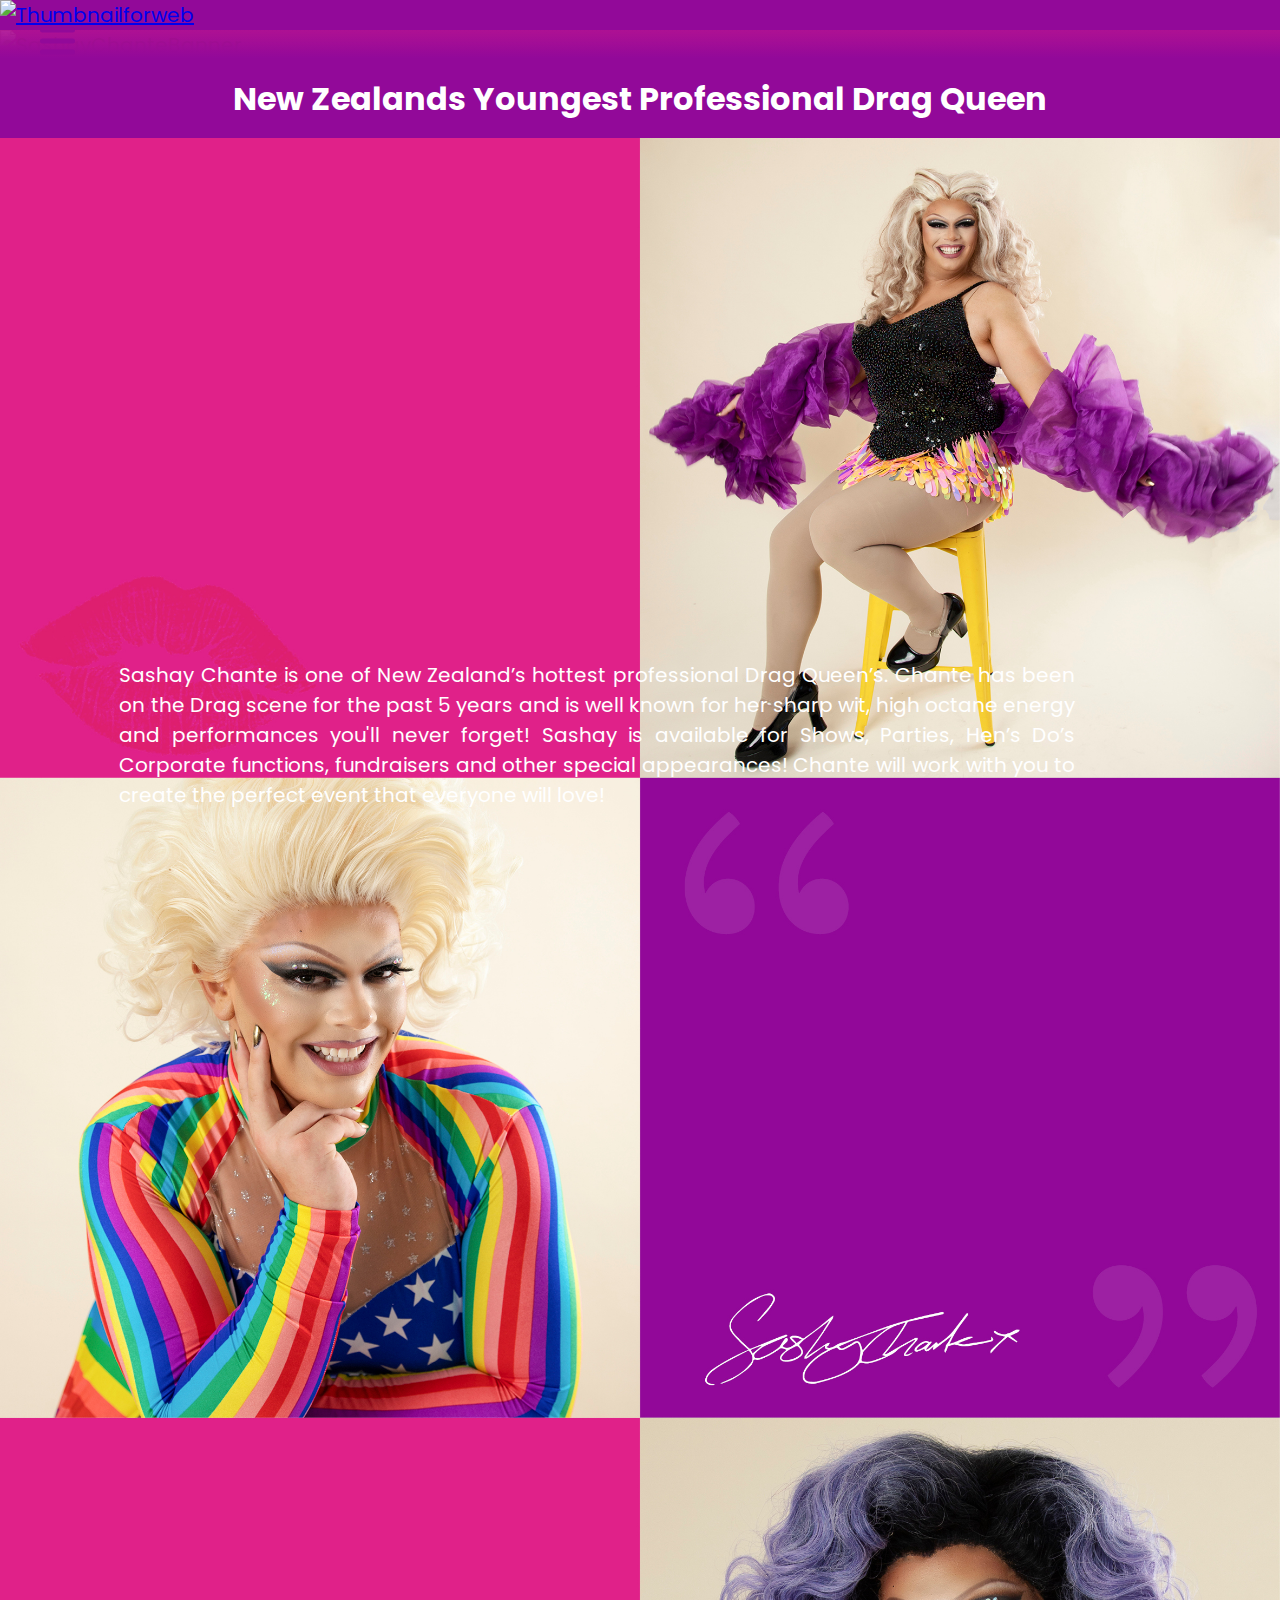
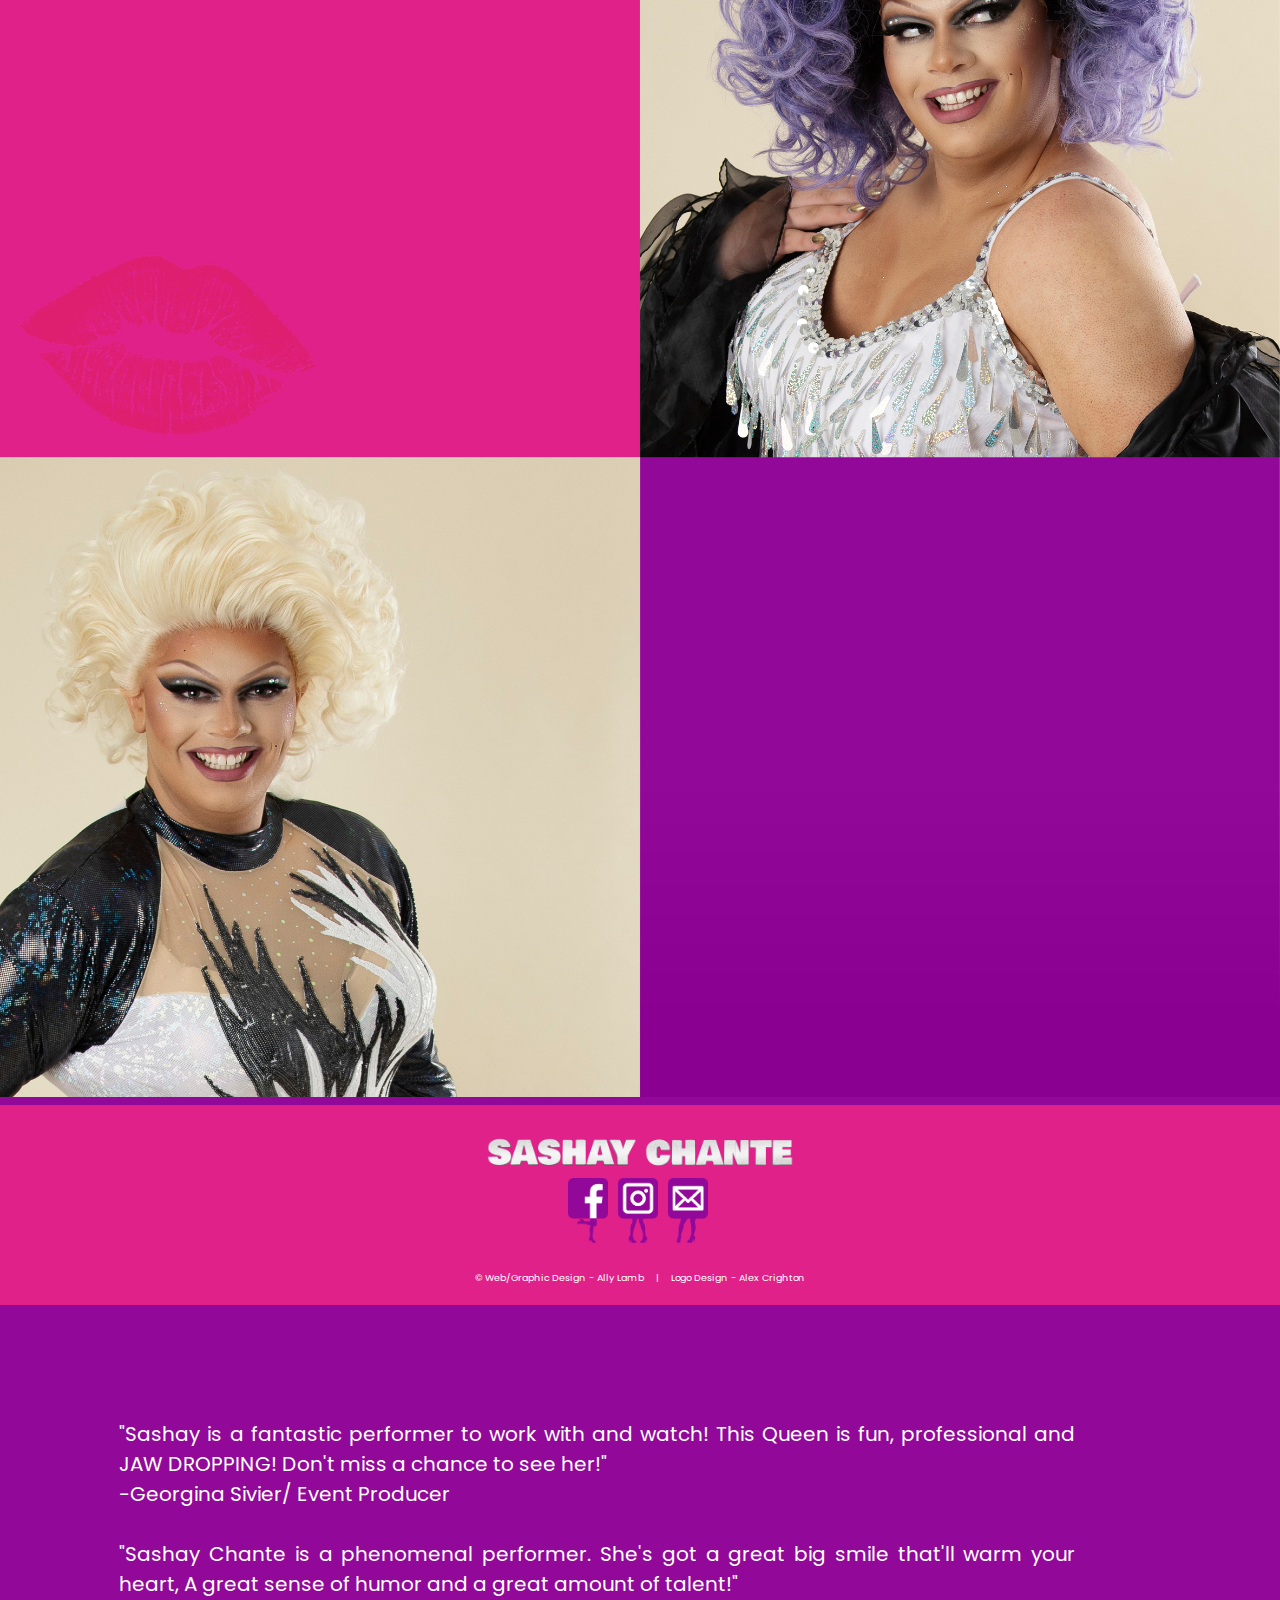
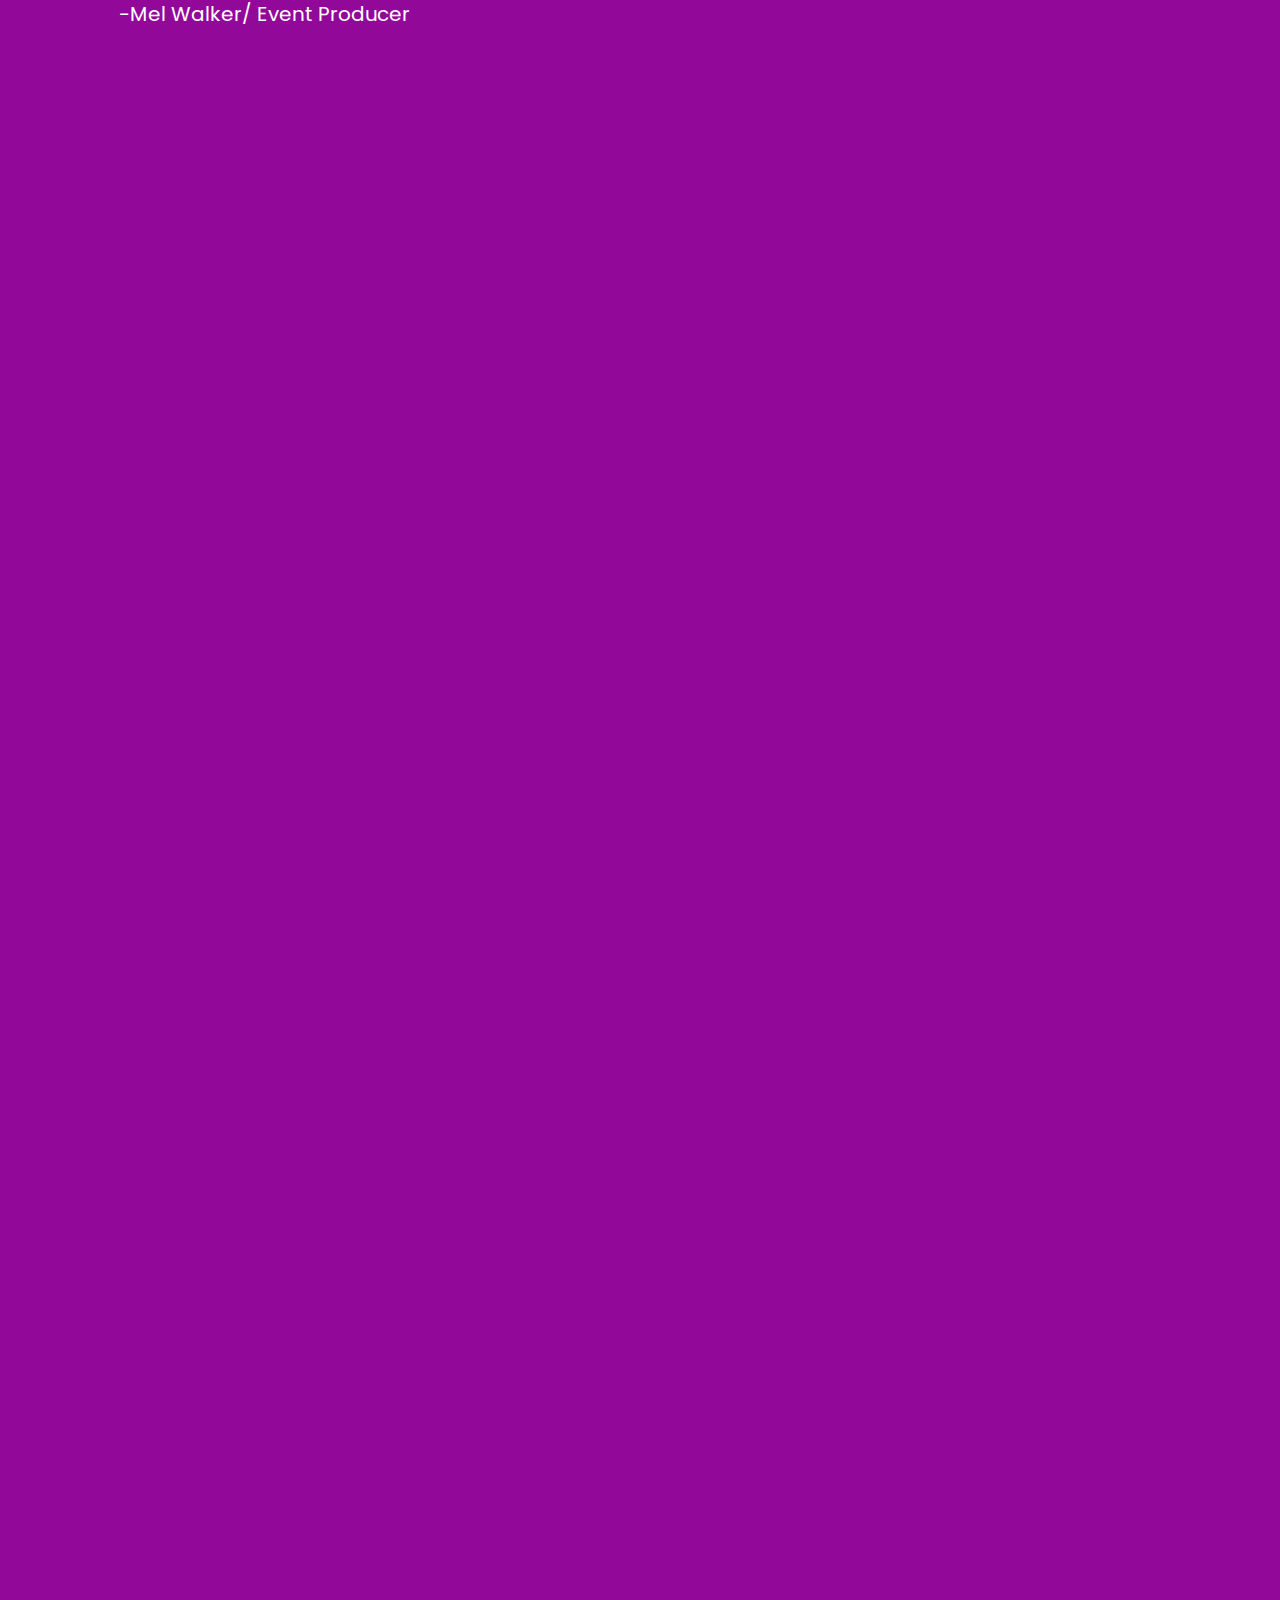
==== index.html @ 175bc9b8 "Update index.html" ====
<!DOCTYPE html>
<html lang="en">
<head>
    <meta charset="UTF-8">
    <meta http-equiv="X-UA-Compatible" content="IE=edge">
    <meta name="viewport" content="width=device-width, initial-scale=1.0">
    <!--PAGE ICON-->
    <link rel="icon" type="image/x-icon" href="/images/SashayIcon.svg">

    <meta property=’og:title’ content='Sashay Chante - Official Website'/>
    <meta property=’og:image’ content='https://ibb.co/SNqJ0BqL’/>
    <meta property=’og:description’ content='Book Chante for your upcoming events today!'/>
    <meta property=’og:url’ content='www.sashaychante.co.nz'/>
    <meta property='og:image:width' content='1200' />
    <meta property='og:image:height' content='627' />
    <!-- TYPE BELOW IS PROBABLY: 'website' or 'article' or look on https://ogp.me/#types -->
    <meta property="og:type" content='website'/>
    <a href="https://ibb.co/SNqJ0Bq"><img src="https://i.ibb.co/SNqJ0Bq/Thumbnailforweb.png" alt="Thumbnailforweb" border="0"></a>
    <!--FOLDERS CODE IS LINKED TOO-->
    <link rel="stylesheet" type="text/css" media="all" href="css/style.css">
    <link rel="stylesheet" type="text/css" media="all" href="js/script.js">
    <!--FONTS FOR WEB-->
    <link rel="preconnect" href="https://fonts.googleapis.com">
    <link rel="preconnect" href="https://fonts.gstatic.com" crossorigin>
    <link href="https://fonts.googleapis.com/css2?family=Bowlby+One+SC&family=Open+Sans&display=swap" rel="stylesheet">
    <link rel="preconnect" href="https://fonts.googleapis.com">
    <link rel="preconnect" href="https://fonts.gstatic.com" crossorigin>
    <link href="https://fonts.googleapis.com/css2?family=Poppins:wght@300&display=swap" rel="stylesheet">
    <!--TITLE OF PAGE-->
    <title>Sashay Chante</title>
</head>
<body>

<header>
    <nav>
        <input type="checkbox" class="openSidebarMenu" id="openSidebarMenu">
          <label for="openSidebarMenu" class="sidebarIconToggle">
              <div class="spinner diagonal part-1"></div>
              <div class="spinner horizontal"></div>
              <div class="spinner diagonal part-2"></div>
          </label>
        <div id="sidebarMenu">
            <ul class="sidebarMenuInner">
                <li><a href="index.html" alt="Home Page">Home</a></li>
                <li><a href="about.html" alt="About Page">About</a></li>
                <li><a href="gallery.html" alt="Gallery">Gallery</a></li>
                <li><a href="booking.html" alt="Booking">Booking</a></li>
                
                <div class="MenuIconboxes">
                    <div class="FacebookMenuIcon"><a href="https://www.facebook.com/ChanteDragQueen" target="_blank" rel="noopener noreferrer"><img src='images/socialicons/socialiconspink.png' alt="facebookicon"/></a></div>
                    <div class="InstagramMenuIcon"><a href="https://www.instagram.com/thesashaychante/" target="_blank" rel="noopener noreferrer"><img src='images/socialicons/socialiconspink2.png' alt="instagramicon"/></a></div>
                    <div class="EmailMenuIcon"><a href="booking.html" target="_blank" rel="noopener noreferrer"><img src='images/socialicons/socialiconspink3.png' alt="emailicon"/></a></div>
                </div>
            </ul>
            <ul class="sidebarMenuInner">
                <img src="images/logos_headings/www.sashaychante.comTitle.png" height="15px";>
            </ul>
        </div>
    </nav>
    <img src="images/banners/BANNER1200x551px.jpg" alt="SashayChanteBanner" position="relative";>

    <container>
        <div class="ocean">
            <div class="wave2"></div>
            <div class="wave2"></div>
        </div>
    </container>
</header>


 
    <div id="indexsection1">
        <h1>New Zealands Youngest <span>Professional Drag Queen</span></h1>
    </div> 


        <div class="grid" position="absolute">
            <div class="square"><p>Sashay Chante is one of New Zealand’s hottest professional Drag Queen’s. Chante has been on the Drag scene for the past 5 years and is well known for her sharp wit, high octane energy and performances you'll never forget! Sashay is available for Shows, Parties, Hen’s Do’s Corporate functions, fundraisers and other special appearances! Chante will work with you to create the perfect event that everyone will love!</p></div>
            <div class="square"></div>
            <div class="square"></div>
            <div class="square"><p>Kia Ora Darlings, It’s me Sashay Chante! For the past few years I have had the honor of dancing and prancing all over New Zealand! I love making people laugh and forget about their problems: mortgages, children, other husbands etc! I would love to work with you to add some sparkle to your upcoming event. I hope to hear from you soon.</p></div>
            <div class="square"><p>"Sashay is a fantastic performer to work with and watch! This Queen is fun, professional and JAW DROPPING! Don't miss a chance to see her!"<br>
                -Georgina Sivier/ Event Producer<br><br> 
                "Sashay Chante is a phenomenal performer. She's got a great big smile that'll warm your heart, A great sense of humor and a great amount of talent!"
                <br> -Mel Walker/ Event Producer</p></div>
            <div class="square"></div>
            <div class="square"></div>
            <div class="square"><p>Sashay is always busy, so don't miss out on getting Christchurch's most fabulous Drag queen at your next event! Get in touch today</p></div>
        </div>
        <img src="images/indexcontainerpink1135-2270px.jpg" width="100%" position="relative";>
   
    <footer style="background-color:#e0218a">
        <br>
        <img src="images/logos_headings/SashayLogoWhite.png" height="35px";>
        <div class="FooterIconboxes">
            <div class="FacebookMenuIcon"><a href="https://www.facebook.com/ChanteDragQueen" target="_blank" rel="noopener noreferrer"><img src='images/socialicons/socialiconspurple.png' alt="facebookicon"/></a></div>
            <div class="InstagramMenuIcon"><a href="https://www.instagram.com/thesashaychante/" target="_blank" rel="noopener noreferrer"><img src='images/socialicons/socialiconspurple2.png' alt="instagramicon"/></a></div>
            <div class="EmailMenuIcon"><a href="booking.html" target="_blank" rel="noopener noreferrer"><img src='images/socialicons/socialiconspurple3.png' alt="emailicon"/></a></div>
        </div>
        
        <div class="menucopyrightsentence"><br><br><a style="color:#ffffff">&copy; Web/Graphic Design - Ally Lamb&nbsp;&nbsp;&nbsp;&nbsp;|&nbsp;&nbsp;&nbsp;&nbsp;Logo Design - Alex Crighton</a></div>    
    </footer>

</body>
</html>
---- css/style.css ----
body {margin: 0px; padding: 0px; width: 100%; background-color:#920999; font-family: 'Poppins', sans-serif; font-size: 15pt;}

/*NAVIGATION TOOLS*/
nav {width: 100%; position: fixed absolute;}
/*Nav Toggle*/
 /*.main {margin: 0 auto; display: block; height: 100%; margin-top: 60px;}*/
 /*.mainInner {display: table; height: 100%; width: 100%; text-align: center;}*/
 /*.mainInner div{display:table-cell; vertical-align: middle; font-size: 3em; font-weight: bold; letter-spacing: 1.25px;}*/
 #sidebarMenu {z-index: 10; height: 100%; position: fixed; left: 0; width: 230px; margin-top: 0px; transform: translateX(-290px); transition: transform 250ms ease-in-out; background: linear-gradient(180deg,#920999 70%, #e0218a 100%);}
 .sidebarMenuInner {margin:0; padding: 90px 45px; border-top: 1px solid rgba(255, 255, 255, 0.10);}
 .sidebarMenuInner li {list-style: none; color: #FFF; padding: 15px 0px; cursor: pointer; border-bottom: 1px solid rgba(255, 255, 255, 0.10);}
 .sidebarMenuInner li a {display: flex; line-height: 27px; padding-top: 3px; transition: all 0.4s; color: #fff; font-size: 14px; cursor: pointer; text-decoration: none; text-transform: uppercase; font-family: 'Poppins', sans-serif, cursive; letter-spacing: 3px;}
 .sidebarMenuInner li a:hover {transition: all 0.4s; color: #e0218a; margin-left: 10px;}
 .sidebarMenuInner li a span {padding-right: 15px; padding-top: 0px;}
 .material-symbols-outlined {width: 40px; color: #920999; font-variation-settings:'FILL' 0,'wght' 500,'GRAD' 0,'opsz' 52}
 input[type=checkbox]:checked ~ #sidebarMenu {transform: translateX(0);}
 input[type=checkbox] {transition: all 0.3s; box-sizing: border-box; display: none;}
 .sidebarIconToggle {transition: all 0.3s; box-sizing: border-box; cursor: pointer; position: absolute; z-index: 99; height: 100%; width: 100%; top: 40px; left: 40px; height: 25px; width: 35px; position: fixed;}.spinner {transition: all 0.3s; box-sizing: border-box; position: absolute; height: 5px; width: 100%; border-radius: 4px; background-color: #920999;}
 .horizontal {transition: all 0.3s; box-sizing: border-box; position: relative; float: top; margin-top: 6px;}
 .diagonal.part-1 {position: relative; transition: all 0.3s; box-sizing: border-box; float: top; }
 .diagonal.part-2 {transition: all 0.3s; box-sizing: border-box; position: relative; float: top; margin-top: 6px;}
 input[type=checkbox]:checked ~ .sidebarIconToggle > .horizontal {transition: all 0.3s; box-sizing: border-box; opacity: 0;}
 input[type=checkbox]:checked ~ .sidebarIconToggle > .diagonal.part-1 {transition: all 0.3s; box-sizing: border-box; transform: rotate(135deg); margin-top: 16px; background-color: #e0218a; }
 input[type=checkbox]:checked ~ .sidebarIconToggle > .diagonal.part-2 {transition: all 0.3s; box-sizing: border-box; transform: rotate(-135deg);  margin-top: -16px; background-color: #e0218a; }
/*Nav Icons*/
 .MenuIconboxes {display: flex; text-align: center; justify-content: space-between; position: absolute; z-index: 4; margin-top:15px; margin-bottom:20px; width: 60%;}
 .MenuIconboxes img {height:65px; width: auto;}
 .menucopyrightsentence {color:#ffff; font-size: .6rem; bottom: 0px;}
 .FacebookMenuIcon { margin: 0px 5px 0px 0px; width: 40px; height:65px; transition: all 0.2s;}
 .FacebookMenuIcon:hover {animation: jiggle 0.3s;animation-iteration-count: infinite;}
 @keyframes jiggle {0% {transform: rotate(-6deg);} 50% {transform: rotate(6deg);}}
 .InstagramMenuIcon {margin: 0px 5px; width: 40px; height:65px; transition: all 0.5s;}
 .InstagramMenuIcon:hover {animation: jiggle 0.3s;animation-iteration-count: infinite;}
 @keyframes jiggle {0% {transform: rotate(-6deg);} 50% {transform: rotate(6deg);}}
 .EmailMenuIcon {margin: 0px 5px; width: 40px; height:65px; transition: all 0.2s;}
 .EmailMenuIcon:hover {animation: jiggle 0.3s;animation-iteration-count: infinite;}
 @keyframes jiggle {0% {transform: rotate(-6deg);} 50% {transform: rotate(6deg);}}

/*HEADERS*/
  header {overflow: hidden; margin:0px; padding: 0px; height:auto; width:auto;}
  header img{width: 100%; height: auto; margin: 0px; padding: 0px;}
 
/*WAVES*/
  .container {height: 140px; z-index: 9; align-items: center; overflow: hidden; margin-bottom:-10px;}
  .ocean {z-index: 9; height: 1%; width: 100%; position: relative; bottom: 0; left: 0;}
  .wave2 {background: url(../images/wave2.svg) repeat-x; position: absolute; bottom: 0; width: 6400px; height: 198px; animation: wave 8s cubic-bezier(0.36, 0.45, 0.63, 0.53) infinite; transform: translate3d(0, 0, 0);}
  .wave2:nth-of-type(1) {bottom: 0px; animation: wave2 7.6s cubic-bezier(0.36, 0.45, 0.63, 0.53) -0.125s infinite, swell2 8s ease -1.125s infinite; opacity: 1;}
  .wave2:nth-of-type(2) {bottom: 0px; animation: wave2 8s cubic-bezier(0.36, 0.45, 0.63, 0.53) -0.125s infinite, swell2 8s ease -1.125s infinite; opacity: 1;}
  @keyframes wave2 {0% {margin-left: 0;}100% {margin-left: -1600px; }}
  @keyframes swell2 {0%, 100% {transform: translate3d(0, -2px, 0);} 50% {transform: translate3d (0, 5px, 0);}}
  .endWave2{display:none;}
  .wave5 {background: url(../images/wave5.svg) repeat-x; position: absolute; bottom: 0; width: 6400px; height: 70px; animation: wave 8s cubic-bezier(0.36, 0.45, 0.63, 0.53) infinite; transform: translate3d(0, 0, 0);}
  .wave5:nth-of-type(1) {bottom: 7px; animation: wave5 20s cubic-bezier(0.36, 0.45, 0.63, 0.53) -0.125s infinite, swell2 8s ease -1.125s infinite; opacity: 1;}
  .wave5:nth-of-type(2) {bottom: 0px; animation: wave5 8s cubic-bezier(0.36, 0.45, 0.63, 0.53) -0.125s infinite, swell2 8s ease -1.125s infinite; opacity: 1;}
  @keyframes wave5 {0% {margin-left: 0;}100% {margin-left: -1600px; }}
  @keyframes swell2 {0%, 100% {transform: translate3d(0, -2px, 0);} 50% {transform: translate3d (0, 5px, 0);}}
  .endWave5{display:none;}

/*HOME PAGE LAYOUT*/
  #indexsection1 {background-color: linear-gradient(70deg,#920999 70%, #710876 100%); height: auto; padding: 0px 60px 0px 60px; margin: 0px 0px 0px 0px;}
  #indexsection1 h1{font-size: 2rem; color:#fff; line-height: 35px; text-align: center;}
  
  .grid {display: grid; grid-template-columns: repeat(2, 1fr); gap: 0%; position: absolute; z-index: 1;}
  .square {aspect-ratio: 1/ 1; display: flex; align-items: center; padding: 5% 10%; color: #fff;}
  .square p {text-align: justify;}
  .instawidgetbox {width: 100%; padding: 20px 0px 10px 0px; margin-bottom: 30px; background-color: #e0218a; text-align: center;}
 
/*ABOUT PAGE LAYOUT*/
 .aboutsection {width:"100%"; padding: 0px; text-align: center; margin-bottom: 60px;}
 .aboutsection img {margin-right: 50px; margin-bottom: 10px; float: left;}
 .aboutsection p {color:#920999; text-align: justify;}

/*GALLERY PAGE LAYOUT*/
  div.gallery {background-color: #920999; border-radius: 5%;}  
  div.gallery:hover {border: 2px solid #920999;}  
  div.gallery img {width: 100%; height: auto; border-radius: 5% 5% 0% 0%;}  
  div.desc {padding: 7px 7px 15px 7px; text-align: center; color: #fff; font-size: .80rem;}
  * {box-sizing: border-box;}
  .responsive {padding: 0 6px; float: left; width: 24.99999%; margin-bottom: 20px;}
  .clearfix:after {content: ""; display: table; clear: both;}

/*BOOKING PAGE*/
  .contactcontainer {width: 100%; height: 700px; display: flex; flex-direction: row; padding: 0 60px 0 60px;}
  .contactcontainer iframe {width: 49%; height: auto; border-radius: 20px; margin-right: 20px;}
  .formcontainer {display: flex; padding: 60px 60px; flex-direction: row; align-items: center; width: 90%; height: 900px; justify-content: space-around; margin: 0 auto 40px auto; background: rgb(255, 255, 255); border-radius: 20px; box-shadow: 0px 15px 16px 0.17px rgba(0, 0, 0, 0.05);}
  .overlay {position: absolute; top: 0; left: 0; width: 100%; height: 100%; background-color: rgba(0, 0, 0, 0.6); backdrop-filter: blur(3px); z-index: 5;}
  .signup { margin-bottom: 150px; }

  input[id="name"], [id="email"], [id="phone"] {width: 100%; height:auto; display: block; border: none; border-bottom: 1px solid #999; padding: 6px 0px; box-sizing: border-box; outline: none; appearance: unset;}
  input[id="name"]:focus, [id="email"]:focus, [id="phone"]:focus {outline: none; box-shadow: none;}
  input[id="name"], [id="email"], [id="phone"] { appearance: checkbox;}

  textarea[id="message"] {width: 100%; height:100%; display: block; padding: 10px 10px; box-sizing: border-box; border: none; outline: none; appearance: unset;}
  textarea[id="message"] { appearance: checkbox;}
  textarea[id="message"]:focus {outline: none; box-shadow: none;} 

  h5 {margin: 0; padding: 0; font-weight: 700; color: #00a3ff; font-size: 2.5rem;}
  h6 {margin: 0; padding: 0; font-weight: 700; color: #00a3ff; font-size: 1.1rem;}

  #message-group {position: relative; margin-bottom: 10px; margin-top: 30px;}
  #messagecontainer {width: 100%; height: 150px; border:#00a3ff solid 1.5px;}
 
  #bookingdefaultcontainer {width: 100%; height: 30px; background-color:#fff; border-radius: 2px;}
  #bookingdefaultcontainer input{border: 0; padding: 7px 10px 7px 10px; background-color:#00a3ff; color: #fff; width: 100%; height: 30px;}
 
  .form {margin: 0 auto;  width: 600px;}
  .form-title {margin-bottom: 10px; cursor: pointer;}
  
  /*REGISTER BUTTON*/
    .formcontainer button {display: inline-block; background: #00a3ff; color: #fff; border: none; width: 150px; height: 40px; padding: 10px 21px; border-radius: 10px; margin-top: 12px; cursor: pointer;}
    .formcontainer button:hover {background: #053d43;}
  
  /*CONTAINER THAT HOLD FORM*/
    .signup-form {margin: 0px; width: 100%; padding-left: 0px;}
  
  #form-group, #form-group2, #form-group3, #personaldetailsheading, #date {position: relative; margin-bottom: 0px; overflow: hidden;}
  #form-group:last-child {margin-bottom: 0;}
  .small {font-size: .6em; color:#00a3ff; margin-bottom: 5px; margin-top:5px;}
  
  /*ICON PLACEMENTS*/
    label {position: absolute; left: 0; top: 35%; transform: translateY(-50%); color: #cc9900;}

  .input-container input {border: none; box-sizing: border-box; outline: 0; padding: .75rem; position: relative; width: 100%;}
  input[type="date"]::-webkit-calendar-picker-indicator {background: transparent; bottom: 0; color: transparent; cursor: pointer; height: auto; left: 0; position: absolute; right: 0; top: 0; width: auto;}
  input[type="date"] { position: relative;}
  input[type="date"]:after {content: "\25BC"; color: #00a3ff; padding: 0 5px; }
  /* change color of symbol on hover */
  input[type="date"]:hover:after {color: #00a3ff;}
  /* make the native arrow invisible and stretch it over the whole field so you can click anywhere in the input field to trigger the native datepicker*/
  input[type="date"]::-webkit-calendar-picker-indicator {
    position: absolute; top: 0; left: 0; right: 0; bottom: 0; width: auto; height: auto; color: transparent; background: transparent;}
  /* adjust increase/decrease button */
  input[type="date"]::-webkit-inner-spin-button {z-index: 1;}
  /* adjust clear button */
  input[type="date"]::-webkit-clear-button {z-index: 1;}
  
  #service {width: 100%; padding: 12px 12px 12px 5px; border-color: #000 1px solid; color:#00a3ff;margin-bottom:20px;}
  #service:hover {cursor:pointer;}
  #service:after {border: none;}

  .date {width: 100%; padding: 10px 2px 10px 10px; border-color: #00a3ff 1.5px solid; color:#00a3ff; margin-bottom:15px; }
  .date:hover {cursor:pointer;}
  .formblueboxtitle {width:"100%"; padding:5px 10px; background-color: #00a3ff; color:white; font-size: 1rem; margin-bottom: 15px; margin-top: 15px;}
  #messagecontainer {width: 100%; height: 150px; border:#00a3ff solid 1px;}
  textarea[id="name"], [id="email"], [id="phone"], [id="message"], [id="name"] {color:#767676; font-family: 'Poppins', sans-serif;}

/*FOOTER*/
  footer {position: absolute fixed; width: 100%; height: 200px; text-align: center; justify-content: center;}
  .FooterIconboxes {display: flex; flex-direction: row; justify-content: center; width: 100%;}
  .FooterIconboxes img {height:65px; width: auto;}









/*Media Querries*/
/*1000*/
  @media screen and (max-width: 1065px) {.square p {font-size: 1em;}}
  @media screen and (max-width: 1033px) {.square p {font-size: .9em;}}
/*900*/
  @media screen and (max-width: 920px) {#indexsection1 span {display: block;} .square p {line-height: 22px;}}
/*800*/  
  @media screen and (max-width: 868px) {.square p {font-size: .8em;}}
/*700*/  
  @media screen and (max-width: 785px) {body {font-size: .8em;} .wave2 {height: 60px; background: url(../images/wave4.svg);}.formcontainer {padding: 40px 60px; height: auto;} }
  @media only screen and (max-width: 700px) {.responsive { width: 49.99999%; margin: 6px 0; }} 
/*600*/
  @media screen and (max-width: 682px) {body {font-size: .6em;} .square p { line-height: 20px;}}
  @media screen and (max-width: 664px) {.sidebarIconToggle {top: 30px; left: 30px; height: 25px; width: 35px;}}
  @media screen and (max-width: 602px) {body {font-size: .6em;} .wave5 {background: url(../images/wave5.svg) repeat-x; position: absolute; bottom: 0; width: 6400px; height: 35px; animation: wave 30s cubic-bezier(0.50, 0.50, 0.50, 0.50) infinite; transform: translate3d(0, 0, 0);}
        @keyframes swell2 {0%, 100% {transform: translate3d(0, 3px, 0);} 50% {transform: translate3d (0, 5px, 0);}}}
/*500*/
  @media screen and (max-width: 586px) {body {font-size: .7em;} #indexsection1 h1{font-size: 1.3rem; line-height: 24px;}}
  @media screen and (max-width: 555px) {.sidebarIconToggle {top: 25px; left: 25px; height: 15px; width: 35px;} .square p {line-height: 16px;}}
  @media screen and (max-width: 516px) {#indexsection1 h1{font-size: 1.5rem; line-height: 30px;} body {font-size: .5em;}} 
  @media screen and (max-width: 586px) { #indexsection1 h1{font-size: 1.3rem; line-height: 24px;}}
  @media only screen and (max-width: 500px) {.responsive {width: 100%;} } 
/*400*/
  @media screen and (max-width: 495px) {h6 {font-size: .9rem;}}
  @media screen and (max-width: 488px) {.sidebarIconToggle {transition: all 0.3s; box-sizing: border-box; cursor: pointer; position: absolute; z-index: 99; height: 100%; width: 100%; height: 20px; width: 30px; position: fixed;} .horizontal {margin-top: 6px;} .diagonal.part-2 {margin-top: 6px;}}
  @media screen and (max-width: 480px) {.square p {line-height: 12px;}}
  @media screen and (max-width: 422px) {h6 {font-size: .7rem;}}  
  @media screen and (max-width: 414px) {body {font-size: .5em;} #indexsection1 h1{font-size: 1.3rem; line-height: 24px;} #indexpurplesection {background-image: url(../images/comicsashaysmallest.png);} .wave2 {background: url(../images/wave4.svg) repeat-x; position: absolute; bottom: 0; width: 6400px; height: 44px; animation: wave 8s cubic-bezier(0.50, 0.50, 0.50, 0.50) infinite; transform: translate3d(0, 0, 0);} @keyframes swell2 {0%, 100% {transform: translate3d(0, 3px, 0);} 50% {transform: translate3d (0, 5px, 0);}}}
/*300*/
  @media screen and (max-width: 374px) {#indexsection1 h1{font-size: 1.1rem; line-height: 22px;}}
  @media screen and (max-width: 368px) {.square p {line-height:9px;} body {font-size: .4.5em;} footer img {height:30px;} .instawidgetbox img{height: 40px;} .formblueboxtitle{font-size: .6rem;} h6 {font-size: .5rem;}}
  @media screen and (max-width: 340px) {body {font-size: .4em;} #indexsection1 h1{font-size: 1rem; line-height: 20px;}}
  @media screen and (max-width: 324px) {.square p {line-height: 9px;}}
  @media screen and (max-width: 300px) {.square p {line-height: 6.5px;} footer img {height:20px;}}
/*200*/
  @media screen and (max-width: 280px) {.square p {font-size-adjust: .3em;}}
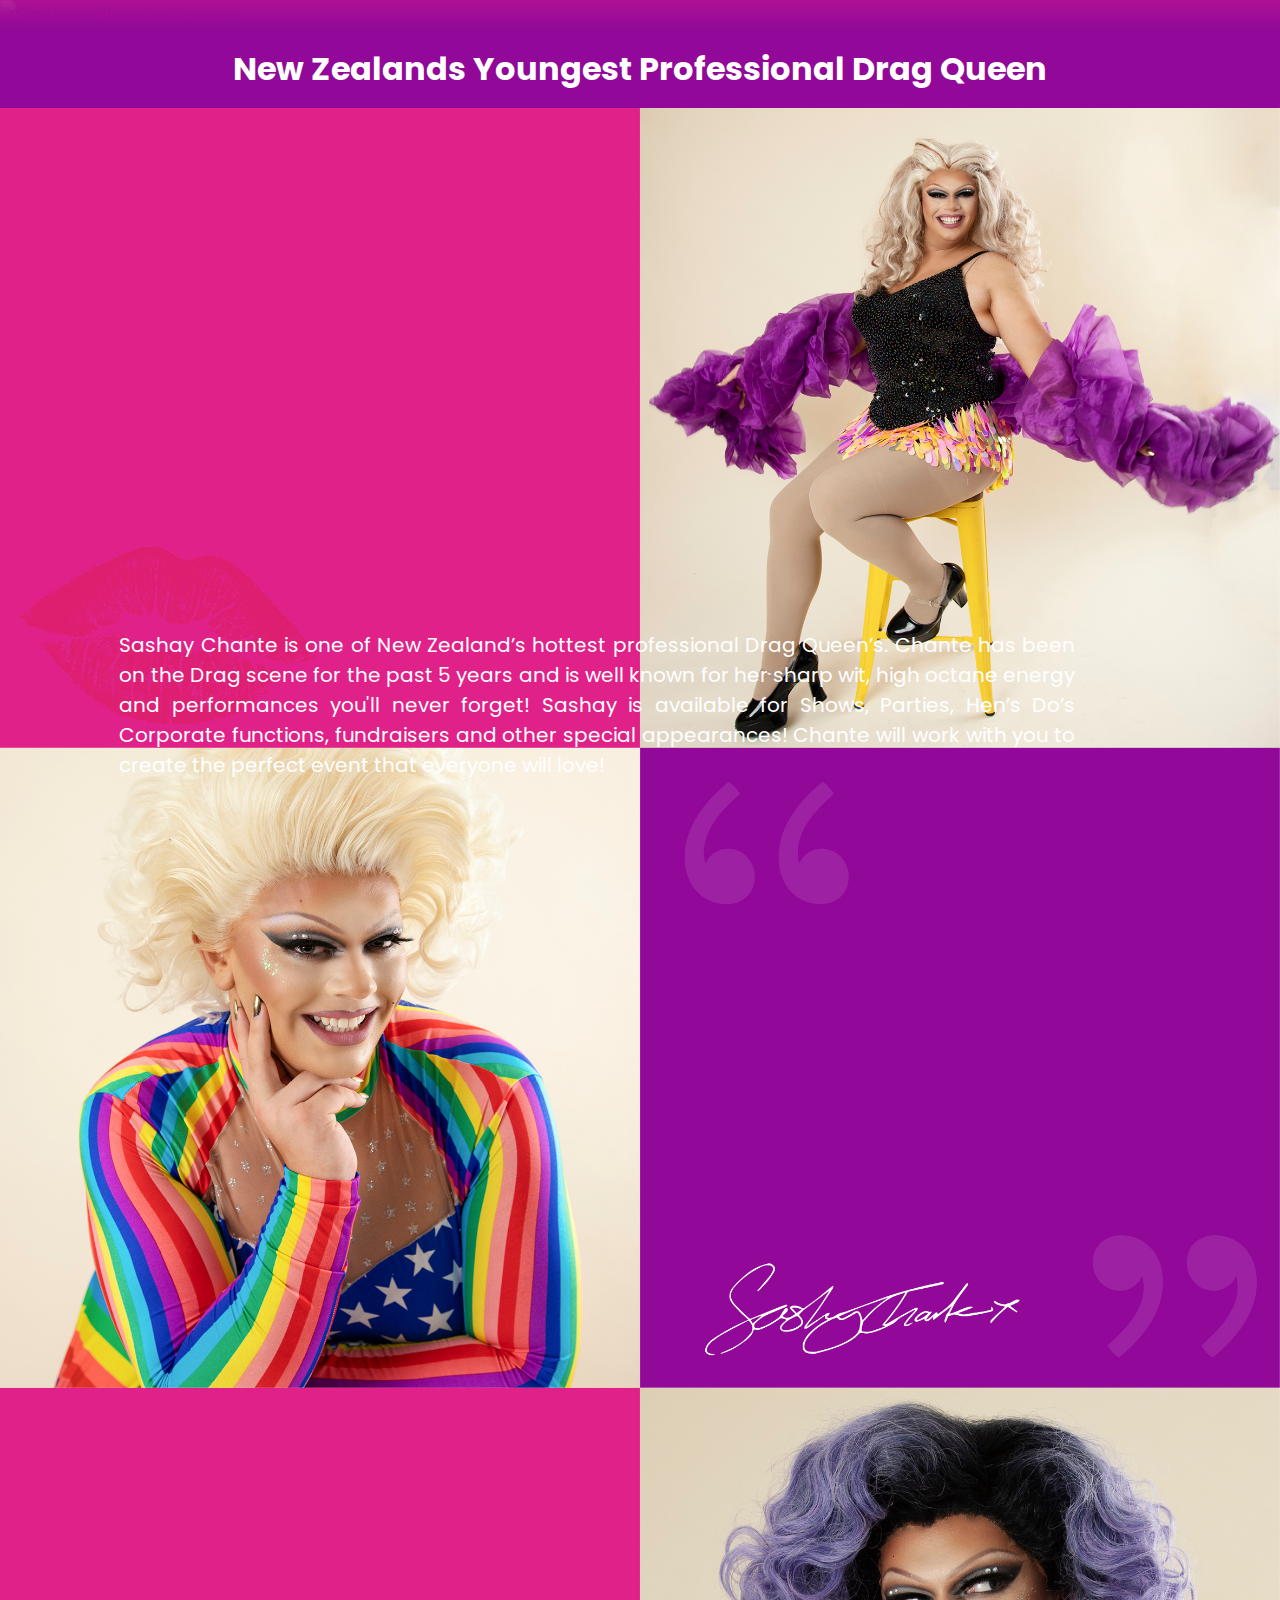
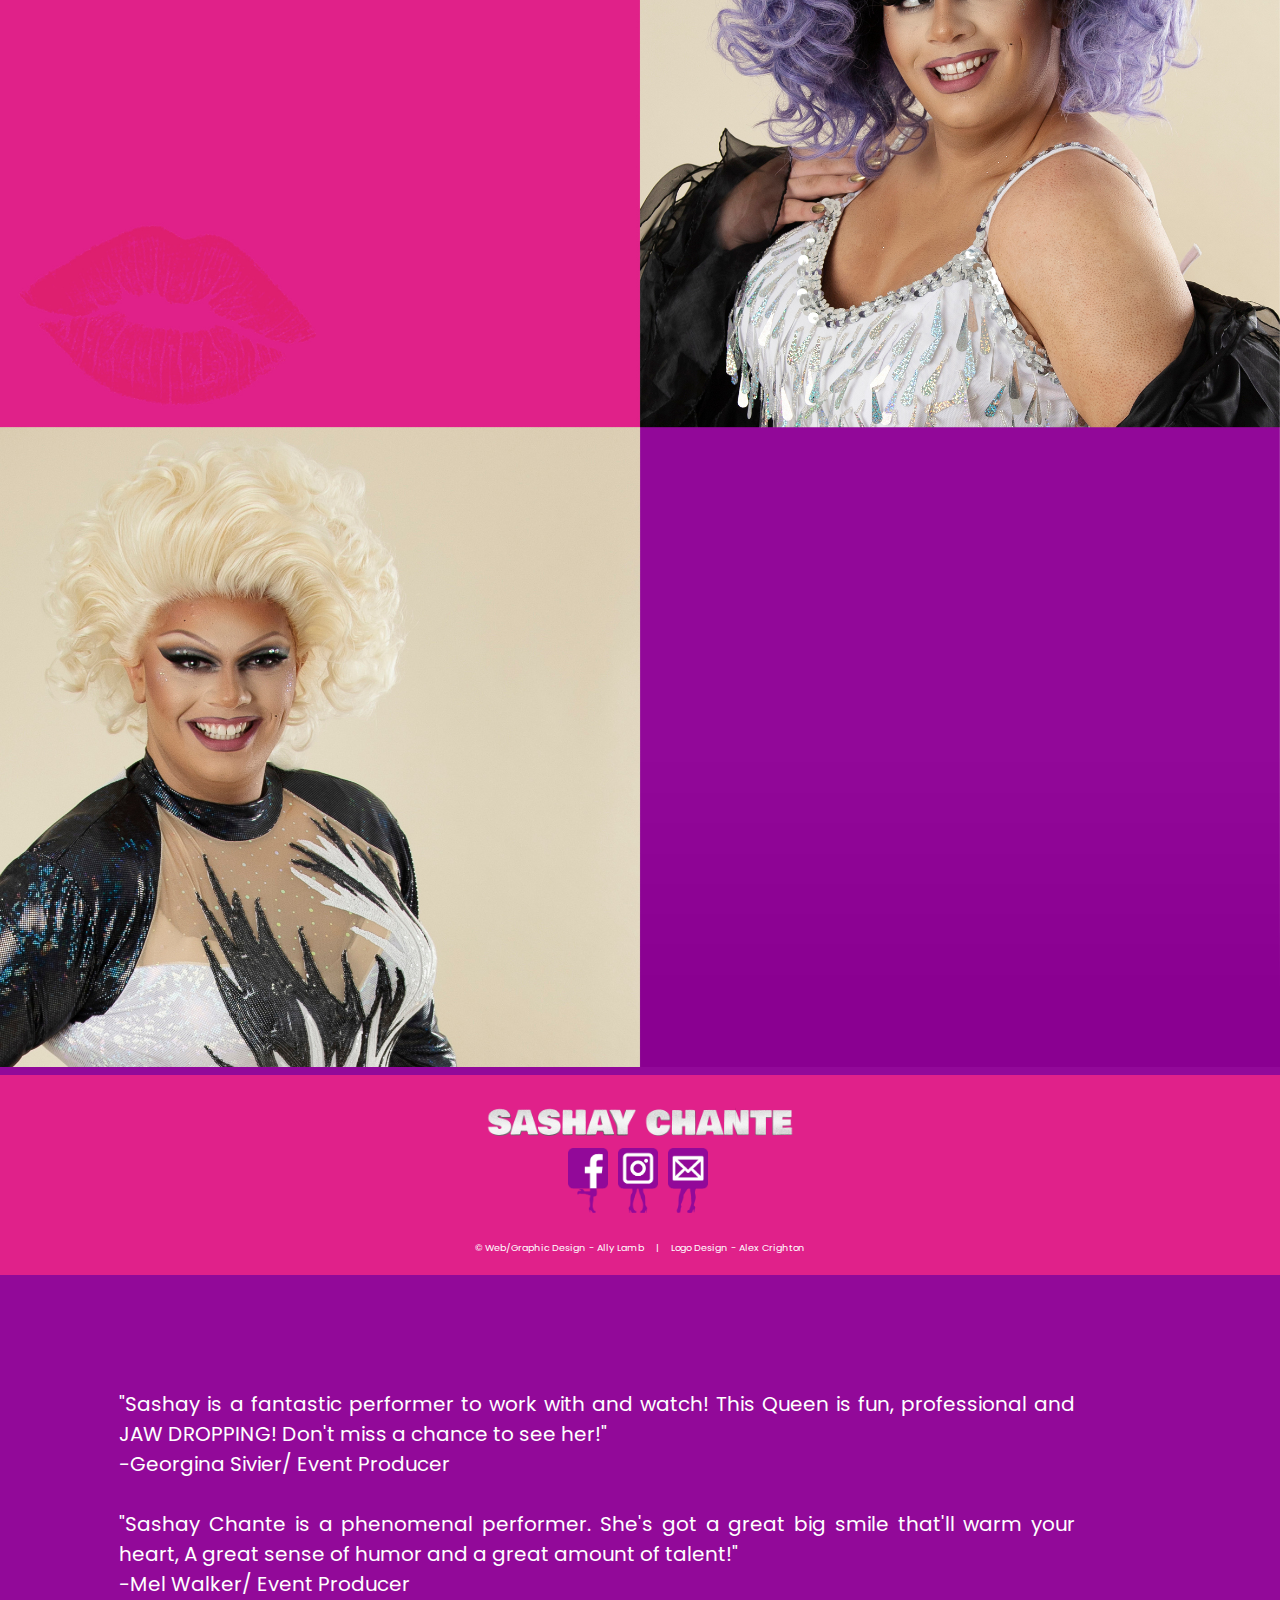
==== commit 50c6e60b: "Update index.html" ====
--- a/index.html
+++ b/index.html
@@ -8,14 +8,13 @@
     <link rel="icon" type="image/x-icon" href="/images/SashayIcon.svg">
 
     <meta property=’og:title’ content='Sashay Chante - Official Website'/>
-    <meta property=’og:image’ content='https://ibb.co/SNqJ0BqL’/>
+    <meta property=’og:image’ content='https://i.ibb.co/SNqJ0Bq/Thumbnailforweb.png"’/>
     <meta property=’og:description’ content='Book Chante for your upcoming events today!'/>
     <meta property=’og:url’ content='www.sashaychante.co.nz'/>
     <meta property='og:image:width' content='1200' />
     <meta property='og:image:height' content='627' />
     <!-- TYPE BELOW IS PROBABLY: 'website' or 'article' or look on https://ogp.me/#types -->
     <meta property="og:type" content='website'/>
-    <a href="https://ibb.co/SNqJ0Bq"><img src="https://i.ibb.co/SNqJ0Bq/Thumbnailforweb.png" alt="Thumbnailforweb" border="0"></a>
     <!--FOLDERS CODE IS LINKED TOO-->
     <link rel="stylesheet" type="text/css" media="all" href="css/style.css">
     <link rel="stylesheet" type="text/css" media="all" href="js/script.js">
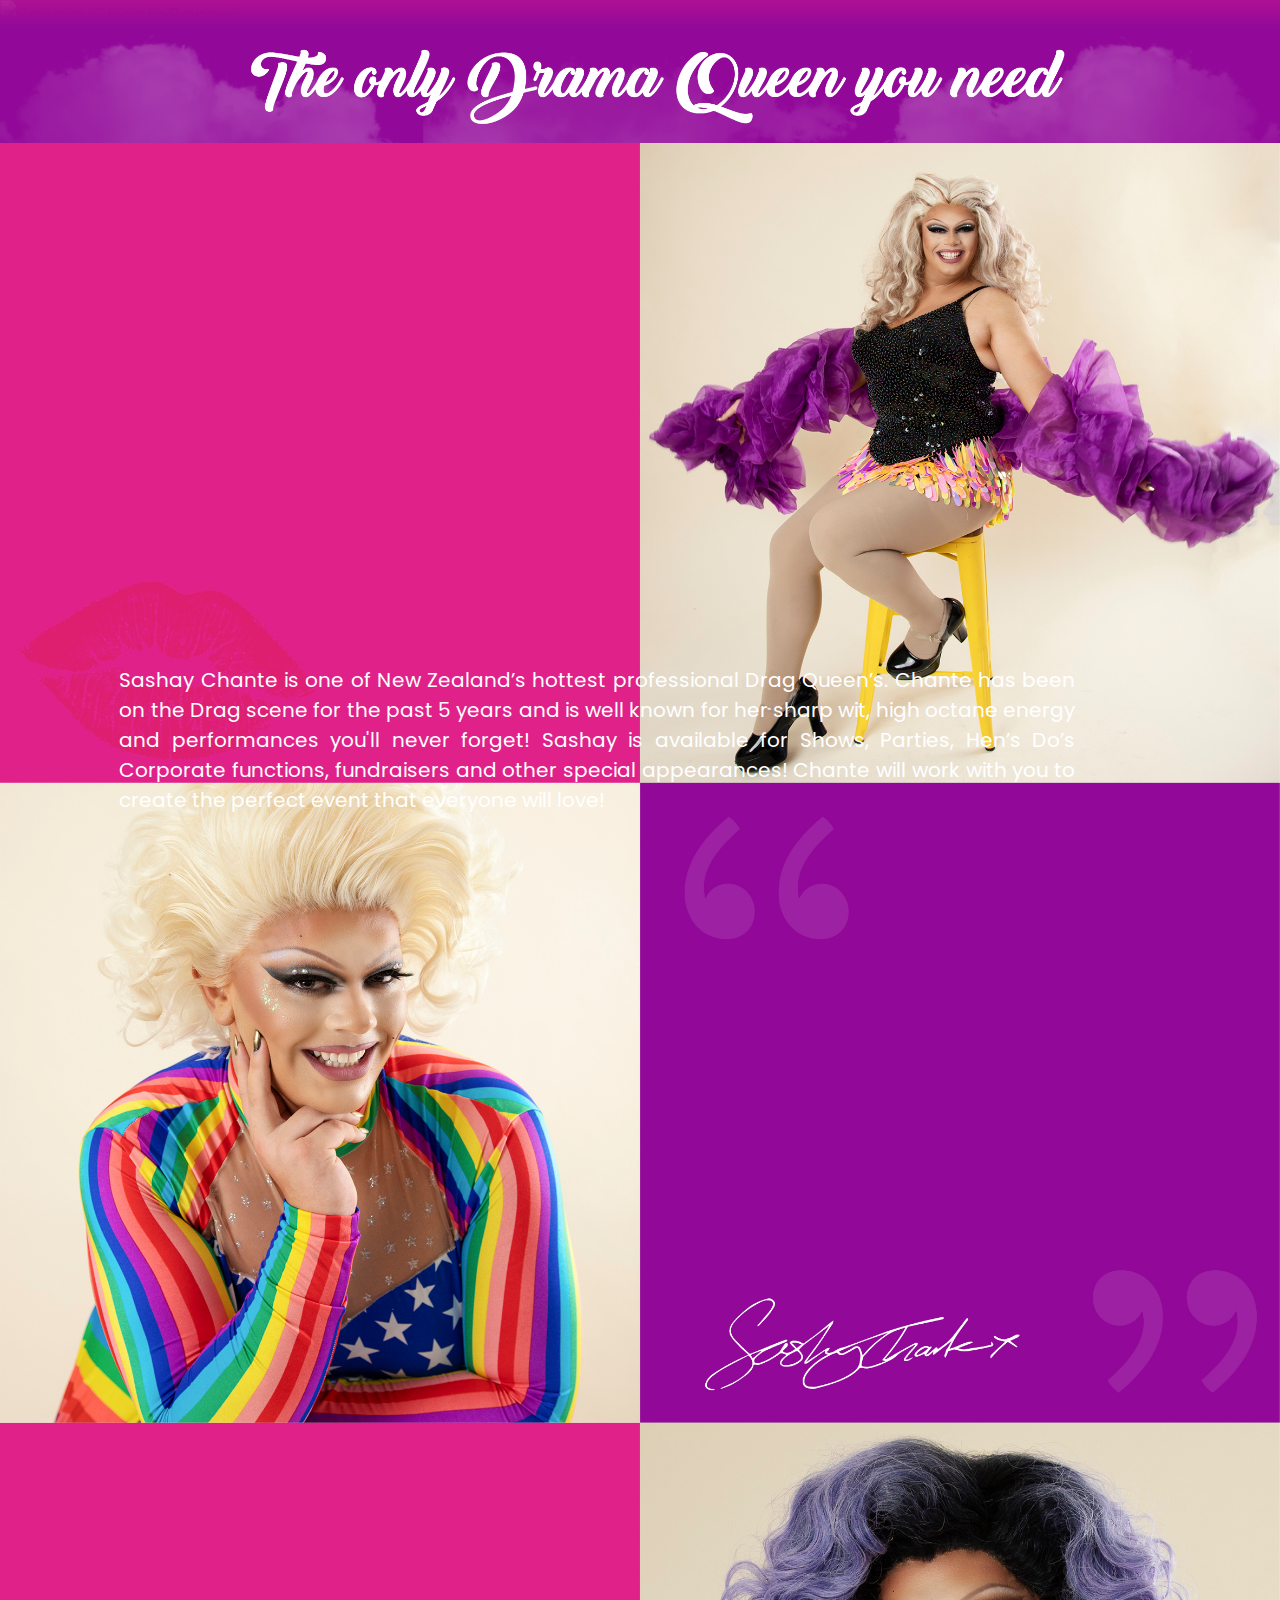
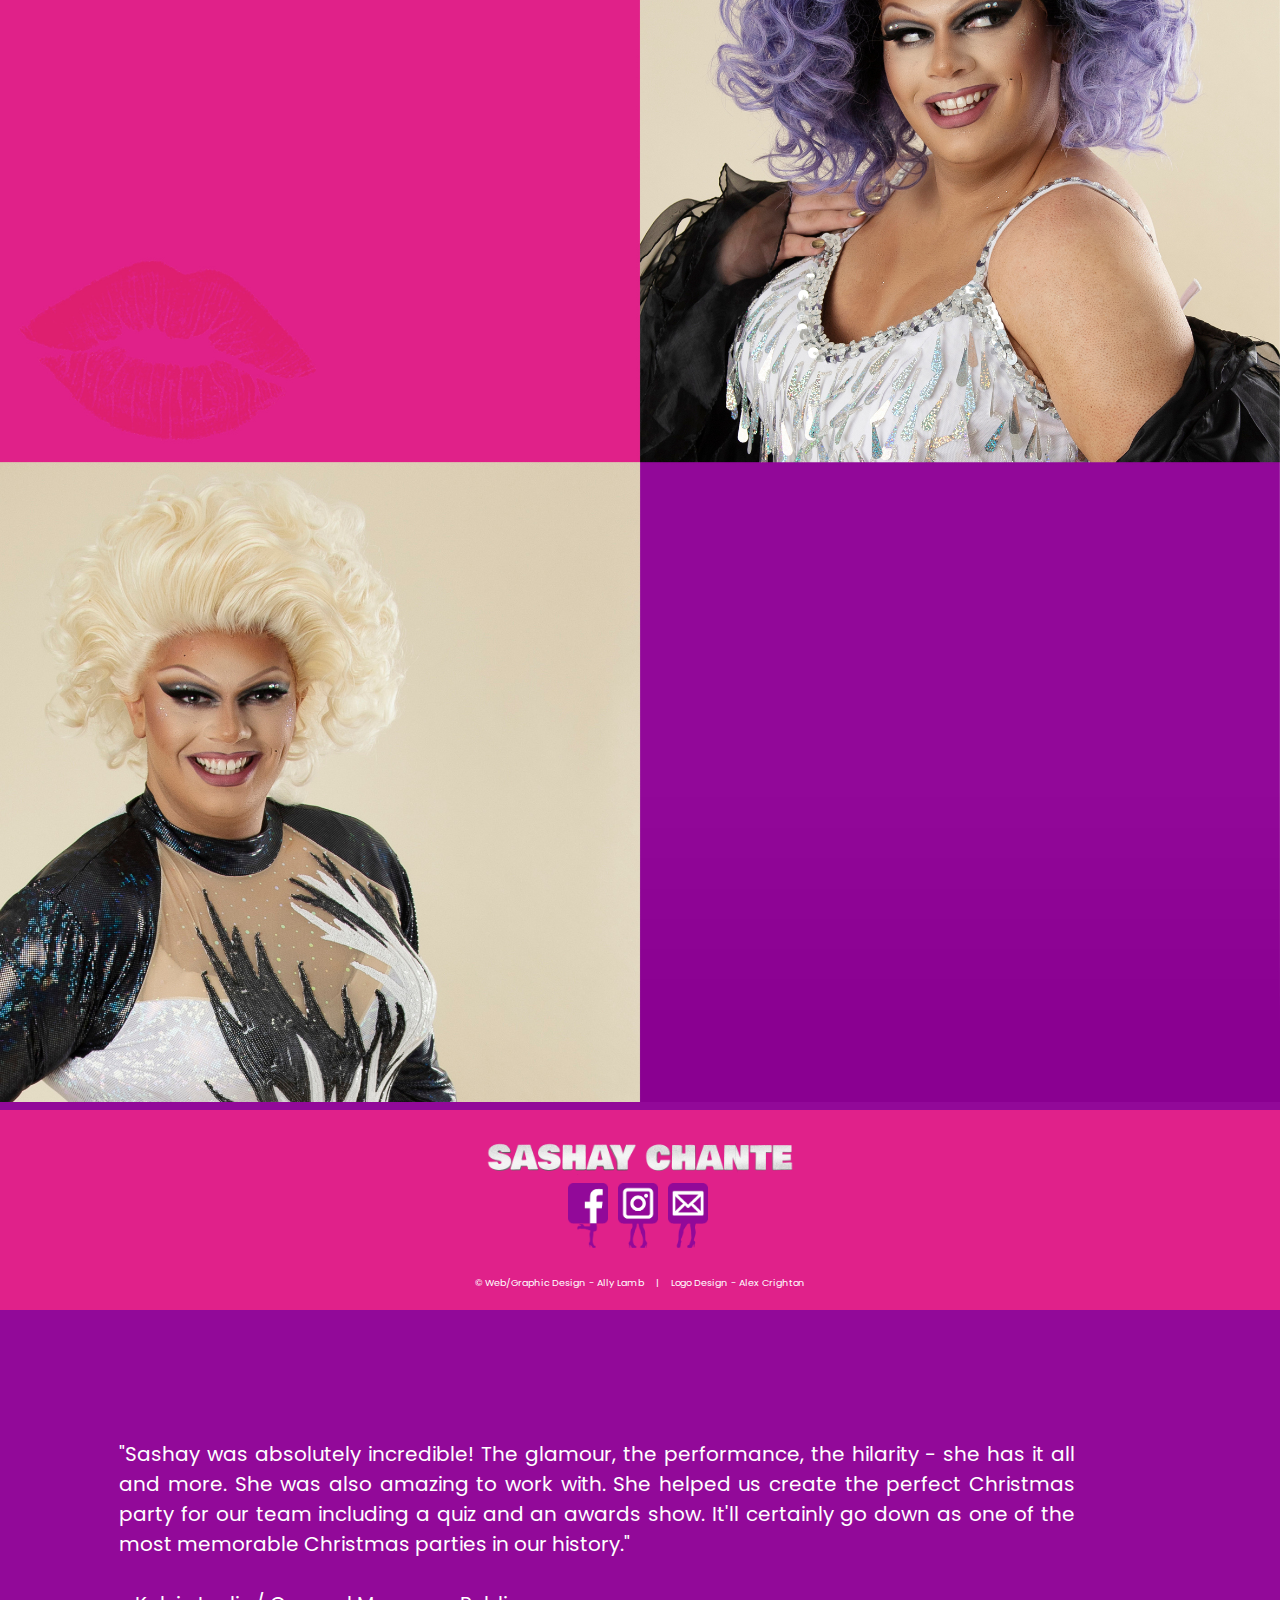
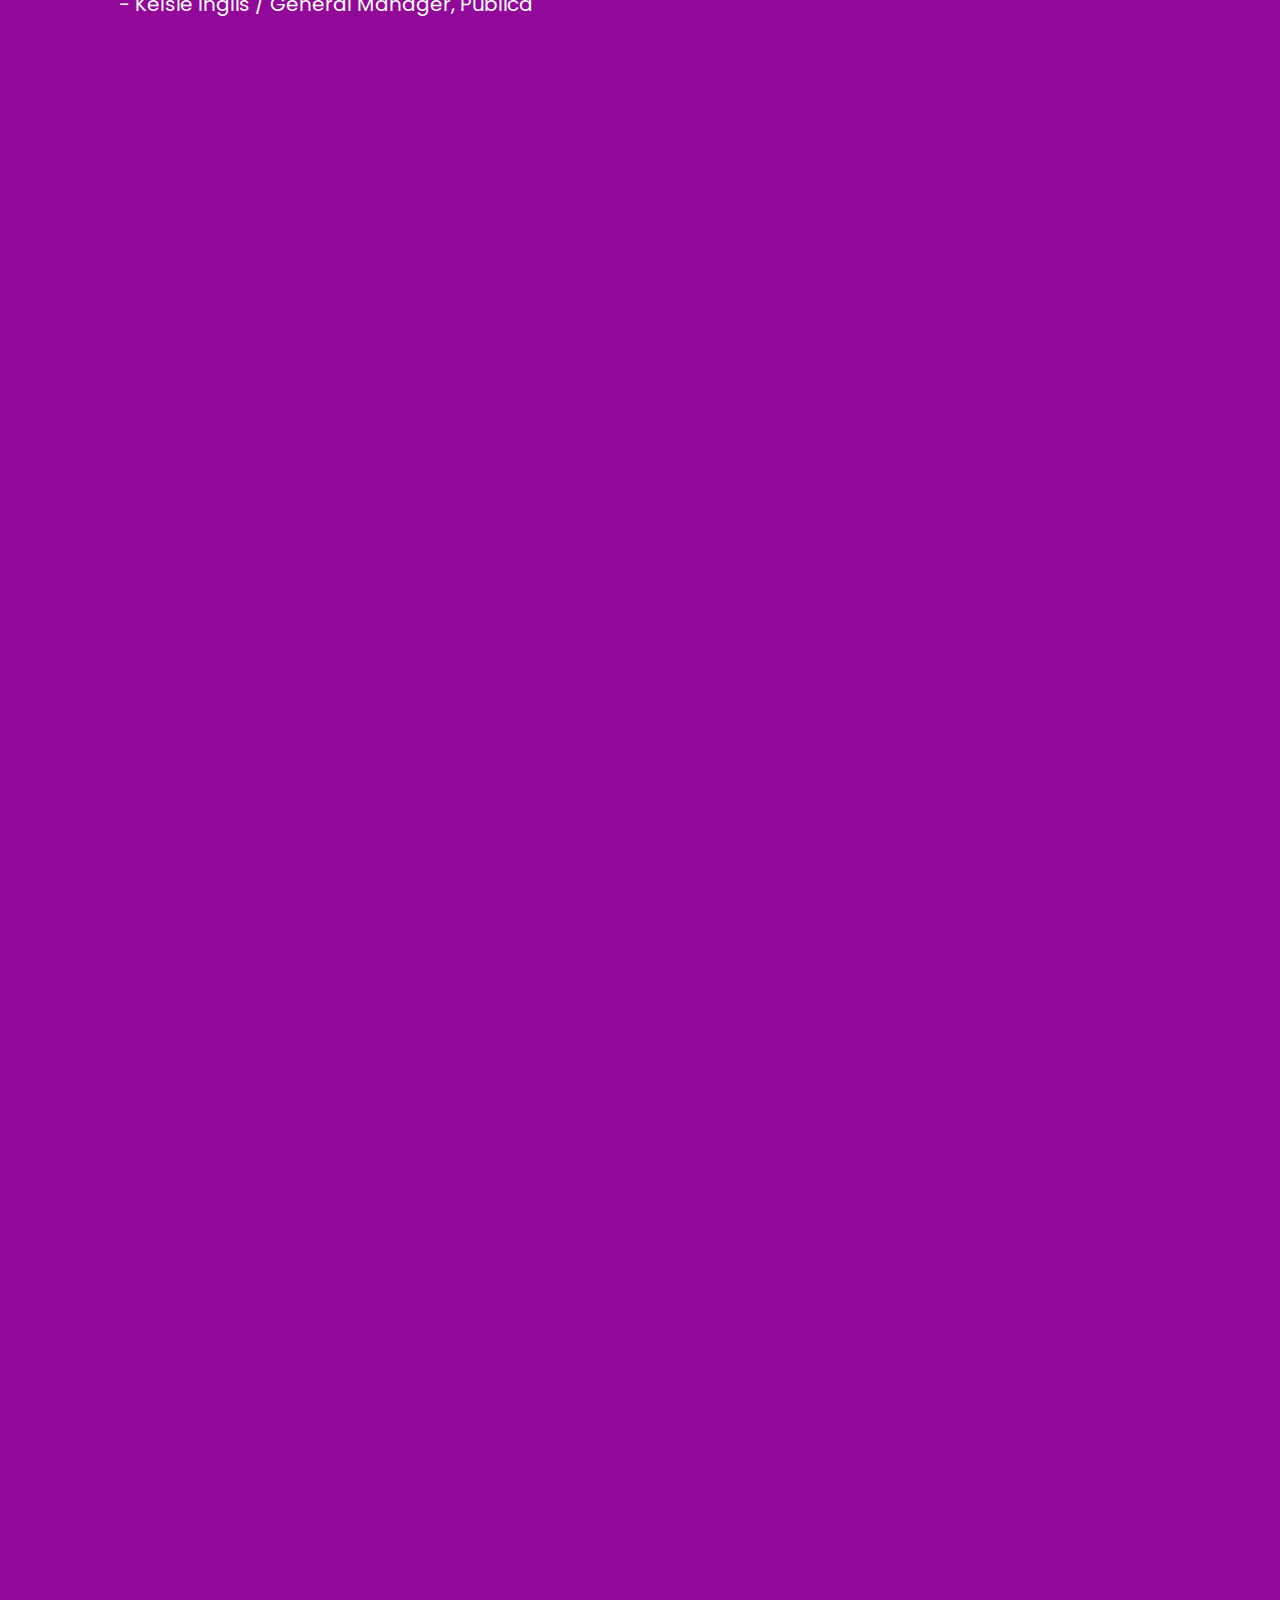
==== commit a911d34f: "Update index.html" ====
--- a/index.html
+++ b/index.html
@@ -7,14 +7,6 @@
     <!--PAGE ICON-->
     <link rel="icon" type="image/x-icon" href="/images/SashayIcon.svg">
 
-    <meta property=’og:title’ content='Sashay Chante - Official Website'/>
-    <meta property=’og:image’ content='https://i.ibb.co/SNqJ0Bq/Thumbnailforweb.png"’/>
-    <meta property=’og:description’ content='Book Chante for your upcoming events today!'/>
-    <meta property=’og:url’ content='www.sashaychante.co.nz'/>
-    <meta property='og:image:width' content='1200' />
-    <meta property='og:image:height' content='627' />
-    <!-- TYPE BELOW IS PROBABLY: 'website' or 'article' or look on https://ogp.me/#types -->
-    <meta property="og:type" content='website'/>
     <!--FOLDERS CODE IS LINKED TOO-->
     <link rel="stylesheet" type="text/css" media="all" href="css/style.css">
     <link rel="stylesheet" type="text/css" media="all" href="js/script.js">
@@ -64,13 +56,14 @@
             <div class="wave2"></div>
         </div>
     </container>
+
 </header>
 
+<div id="indexsection1">
+    <img src="images/gallery/INDEXTITLE-1200.png" alt="SashayChanteTitle" position="relative";>
+</div> 
+ 
 
- 
-    <div id="indexsection1">
-        <h1>New Zealands Youngest <span>Professional Drag Queen</span></h1>
-    </div> 
 
 
         <div class="grid" position="absolute">
@@ -78,10 +71,8 @@
             <div class="square"></div>
             <div class="square"></div>
             <div class="square"><p>Kia Ora Darlings, It’s me Sashay Chante! For the past few years I have had the honor of dancing and prancing all over New Zealand! I love making people laugh and forget about their problems: mortgages, children, other husbands etc! I would love to work with you to add some sparkle to your upcoming event. I hope to hear from you soon.</p></div>
-            <div class="square"><p>"Sashay is a fantastic performer to work with and watch! This Queen is fun, professional and JAW DROPPING! Don't miss a chance to see her!"<br>
-                -Georgina Sivier/ Event Producer<br><br> 
-                "Sashay Chante is a phenomenal performer. She's got a great big smile that'll warm your heart, A great sense of humor and a great amount of talent!"
-                <br> -Mel Walker/ Event Producer</p></div>
+            <div class="square"><p>"Sashay was absolutely incredible! The glamour, the performance, the hilarity - she has it all and more. She was also amazing to work with. She helped us create the perfect Christmas party for our team including a quiz and an awards show. It'll certainly go down as one of the most memorable Christmas parties in our history."<br>
+                <br>- Kelsie Inglis / General Manager, Publica<br></p></div>
             <div class="square"></div>
             <div class="square"></div>
             <div class="square"><p>Sashay is always busy, so don't miss out on getting Christchurch's most fabulous Drag queen at your next event! Get in touch today</p></div>
--- a/css/style.css
+++ b/css/style.css
@@ -1,5 +1,5 @@
 
-body {margin: 0px; padding: 0px; width: 100%; background-color:#920999; font-family: 'Poppins', sans-serif; font-size: 15pt;}
+body {margin: 0; padding: 0; width: 100%; background-color:#920999; font-family: 'Poppins', sans-serif; font-size: 15pt;}
 
 /*NAVIGATION TOOLS*/
 nav {width: 100%; position: fixed absolute;}
@@ -38,8 +38,8 @@
  @keyframes jiggle {0% {transform: rotate(-6deg);} 50% {transform: rotate(6deg);}}
 
 /*HEADERS*/
-  header {overflow: hidden; margin:0px; padding: 0px; height:auto; width:auto;}
-  header img{width: 100%; height: auto; margin: 0px; padding: 0px;}
+  header {overflow: hidden; margin: 0; padding: 0px; height:auto; width:auto;}
+  header img{width: 100%; height: auto; margin: 0; padding: 0;}
  
 /*WAVES*/
   .container {height: 140px; z-index: 9; align-items: center; overflow: hidden; margin-bottom:-10px;}
@@ -58,10 +58,11 @@
   .endWave5{display:none;}
 
 /*HOME PAGE LAYOUT*/
-  #indexsection1 {background-color: linear-gradient(70deg,#920999 70%, #710876 100%); height: auto; padding: 0px 60px 0px 60px; margin: 0px 0px 0px 0px;}
+  #indexsection1 {background-color: linear-gradient(70deg,#920999 70%, #710876 100%); height: auto;}
   #indexsection1 h1{font-size: 2rem; color:#fff; line-height: 35px; text-align: center;}
-  
-  .grid {display: grid; grid-template-columns: repeat(2, 1fr); gap: 0%; position: absolute; z-index: 1;}
+  #indexsection1 img {width: 100%; height: auto; margin-bottom: -1%;}
+  
+  .grid {display: grid; grid-template-columns: repeat(2, 1fr); gap: 0%; position: absolute; z-index: 1; margin: 0; padding: 0;}
   .square {aspect-ratio: 1/ 1; display: flex; align-items: center; padding: 5% 10%; color: #fff;}
   .square p {text-align: justify;}
   .instawidgetbox {width: 100%; padding: 20px 0px 10px 0px; margin-bottom: 30px; background-color: #e0218a; text-align: center;}
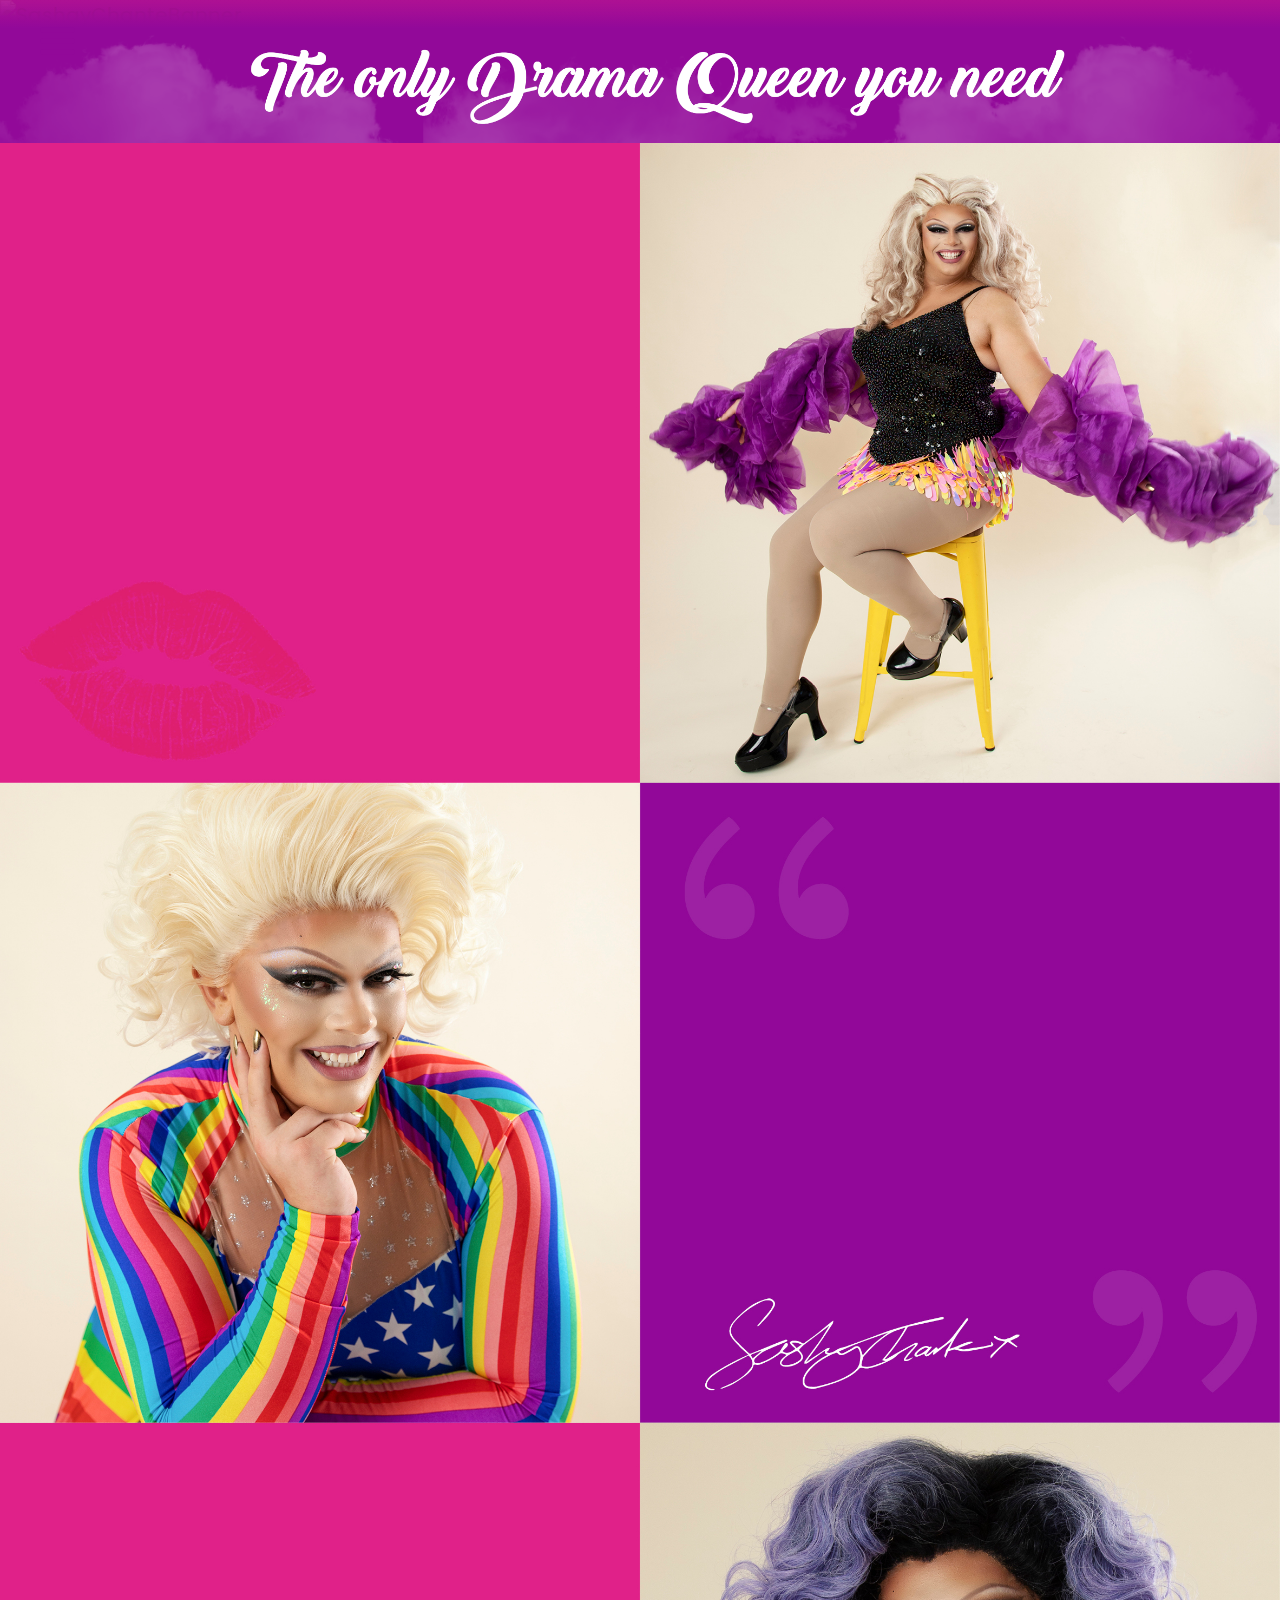
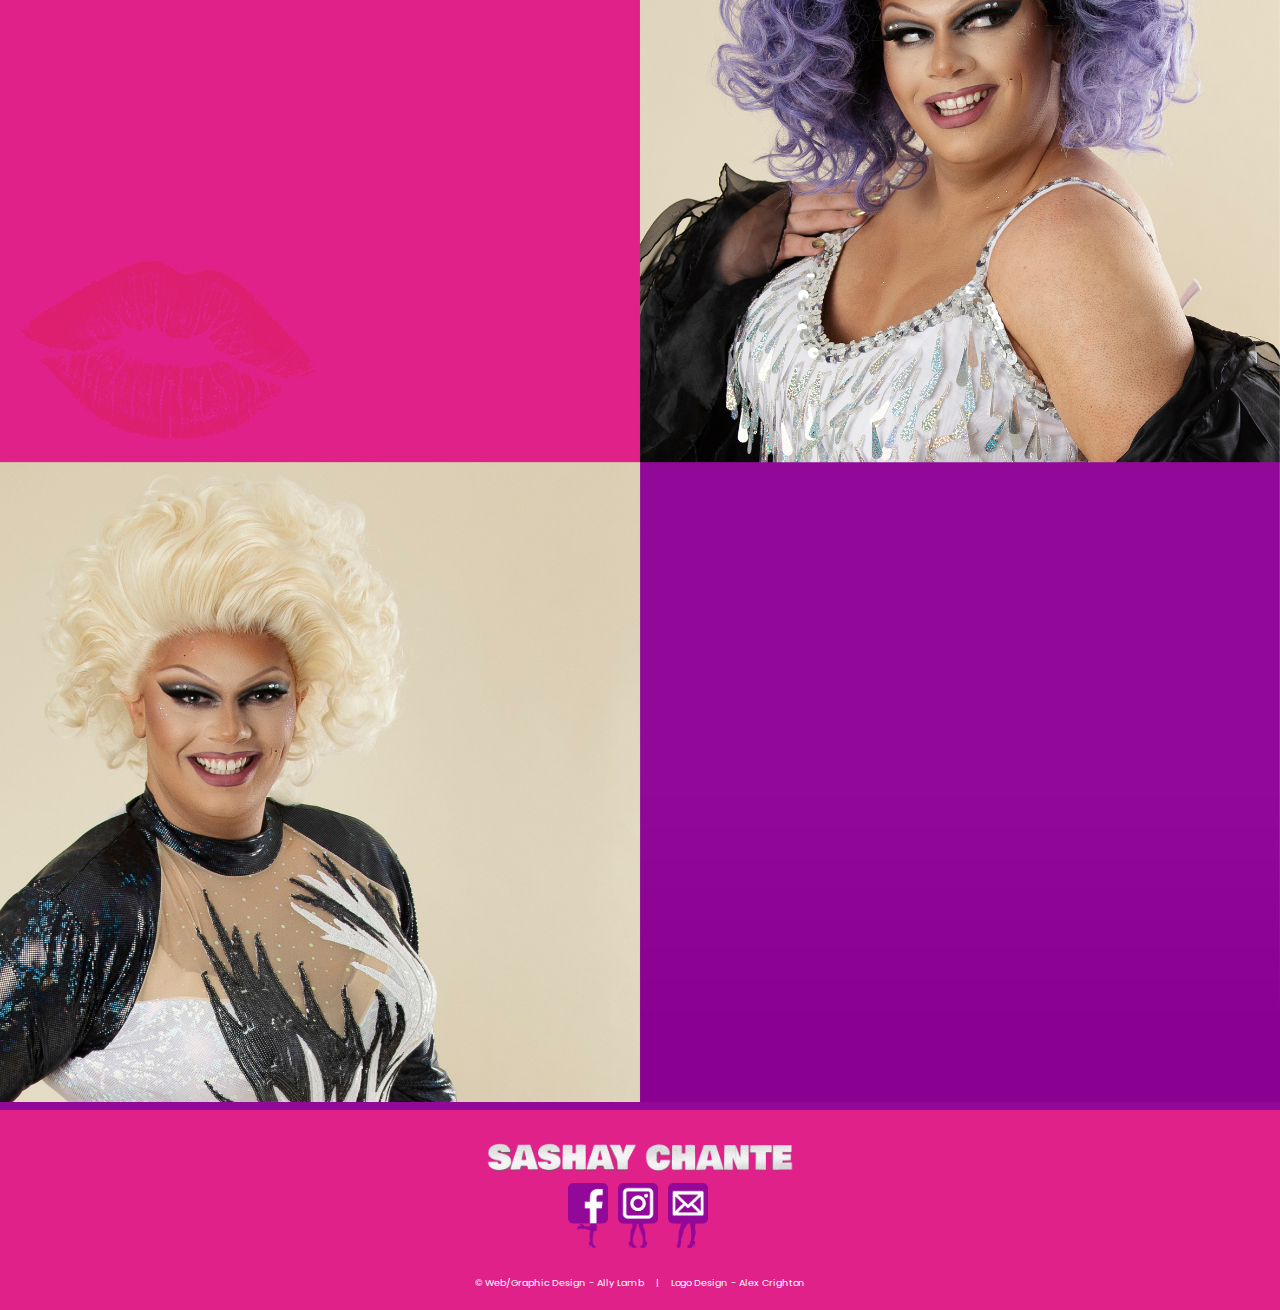
==== commit fc34f42f: "Update index.html" ====
--- a/index.html
+++ b/index.html
@@ -63,21 +63,7 @@
     <img src="images/gallery/INDEXTITLE-1200.png" alt="SashayChanteTitle" position="relative";>
 </div> 
  
-
-
-
-        <div class="grid" position="absolute">
-            <div class="square"><p>Sashay Chante is one of New Zealand’s hottest professional Drag Queen’s. Chante has been on the Drag scene for the past 5 years and is well known for her sharp wit, high octane energy and performances you'll never forget! Sashay is available for Shows, Parties, Hen’s Do’s Corporate functions, fundraisers and other special appearances! Chante will work with you to create the perfect event that everyone will love!</p></div>
-            <div class="square"></div>
-            <div class="square"></div>
-            <div class="square"><p>Kia Ora Darlings, It’s me Sashay Chante! For the past few years I have had the honor of dancing and prancing all over New Zealand! I love making people laugh and forget about their problems: mortgages, children, other husbands etc! I would love to work with you to add some sparkle to your upcoming event. I hope to hear from you soon.</p></div>
-            <div class="square"><p>"Sashay was absolutely incredible! The glamour, the performance, the hilarity - she has it all and more. She was also amazing to work with. She helped us create the perfect Christmas party for our team including a quiz and an awards show. It'll certainly go down as one of the most memorable Christmas parties in our history."<br>
-                <br>- Kelsie Inglis / General Manager, Publica<br></p></div>
-            <div class="square"></div>
-            <div class="square"></div>
-            <div class="square"><p>Sashay is always busy, so don't miss out on getting Christchurch's most fabulous Drag queen at your next event! Get in touch today</p></div>
-        </div>
-        <img src="images/indexcontainerpink1135-2270px.jpg" width="100%" position="relative";>
+<img src="images/indexcontainerpink1135-2270px.jpg" width="100%" position="relative";>
    
     <footer style="background-color:#e0218a">
         <br>
